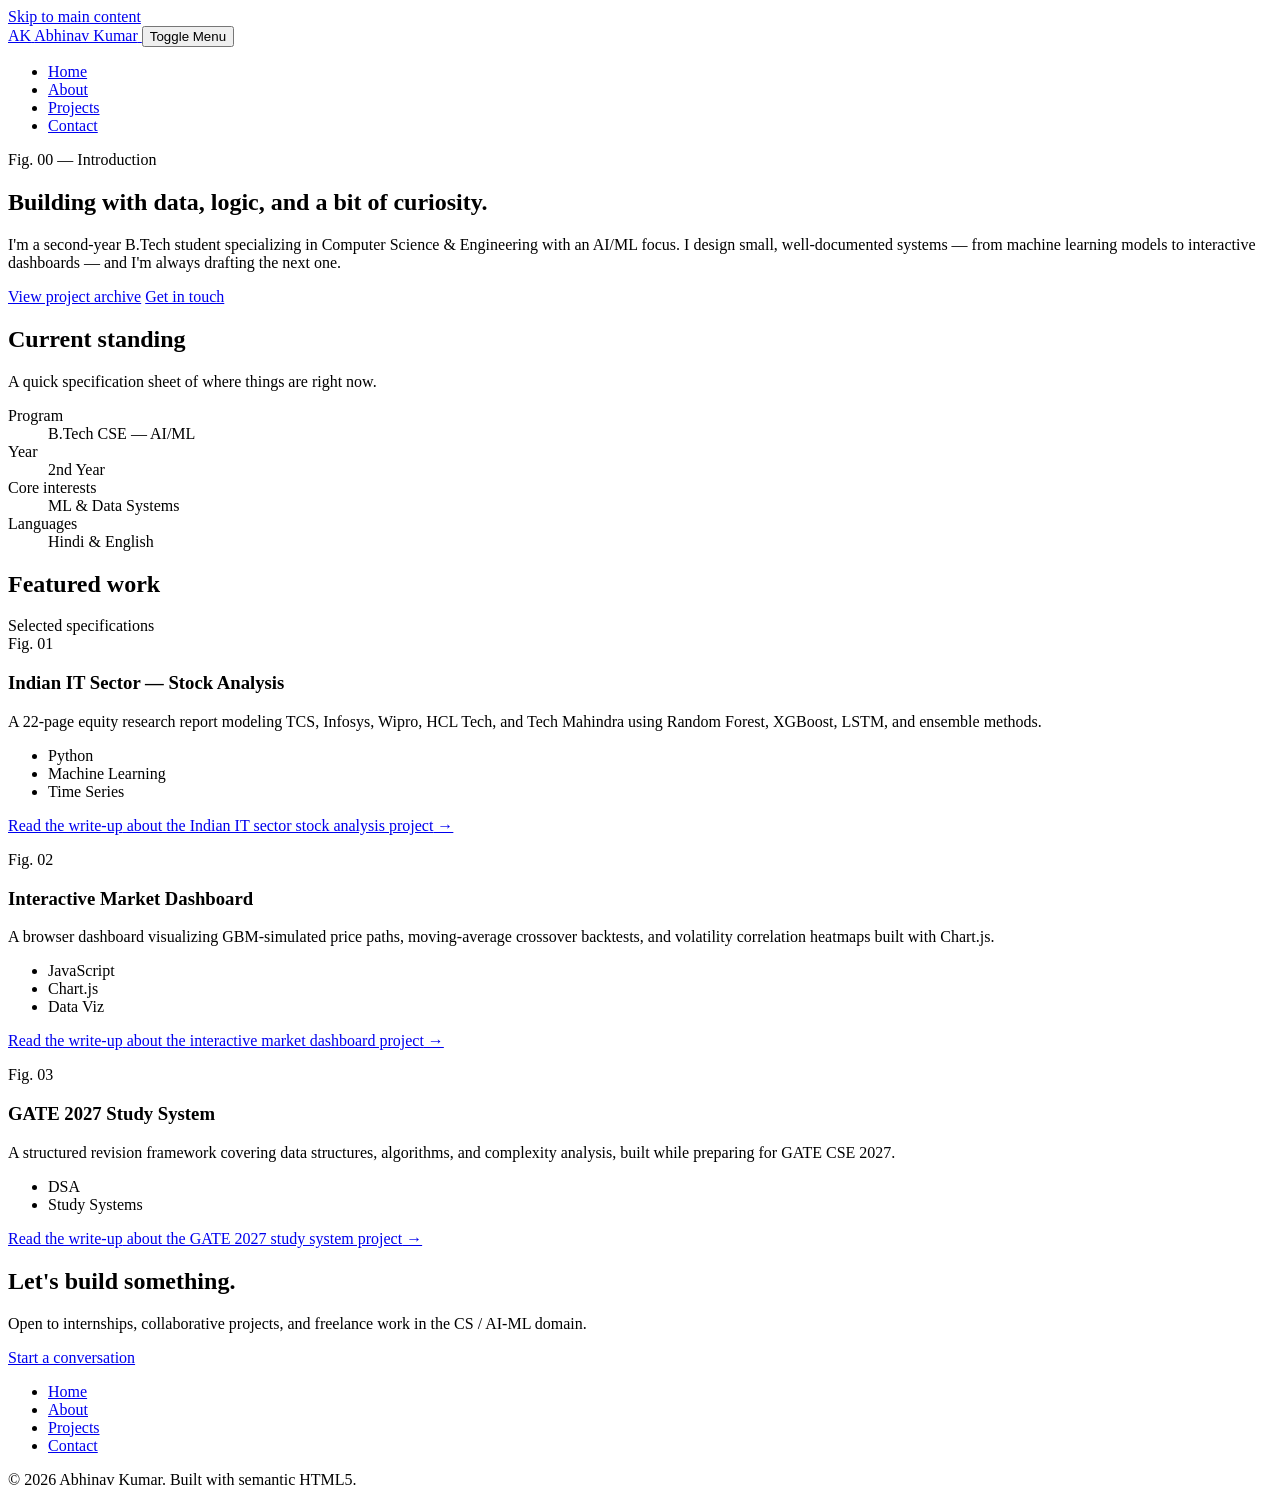
==== index.html @ 71dc8ee5 "Add files via upload" ====
<!DOCTYPE html>
<html lang="en">
<head>
  <meta charset="UTF-8">
  <meta name="viewport" content="width=device-width, initial-scale=1.0">
  <title>Abhinav Kumar — CSE (AI/ML) Student &amp; Developer Portfolio</title>
  <meta name="description" content="Portfolio of Abhinav Kumar, a B.Tech Computer Science &amp; Engineering (AI/ML) student. Explore machine learning projects, technical skills, and ways to get in touch.">
  <meta name="keywords" content="Abhinav Kumar, portfolio, CSE AI ML student, machine learning projects, Java developer, B.Tech computer science, India">
  <meta name="author" content="Abhinav Kumar">
  <meta name="robots" content="index, follow">
  <link rel="canonical" href="https://example.com/index.html">

  <!-- Open Graph / social preview -->
  <meta property="og:type" content="website">
  <meta property="og:title" content="Abhinav Kumar — CSE (AI/ML) Student &amp; Developer Portfolio">
  <meta property="og:description" content="Machine learning projects, technical skills, and academic work from a B.Tech CSE (AI/ML) student.">
  <meta property="og:url" content="https://example.com/index.html">
  <meta property="og:image" content="https://example.com/assets/img/social-preview.png">
  <meta property="og:locale" content="en_IN">
  <meta name="twitter:card" content="summary_large_image">
  <meta name="twitter:title" content="Abhinav Kumar — CSE (AI/ML) Student &amp; Developer Portfolio">
  <meta name="twitter:description" content="Machine learning projects, technical skills, and academic work from a B.Tech CSE (AI/ML) student.">
  <meta name="twitter:image" content="https://example.com/assets/img/social-preview.png">

  <meta name="theme-color" content="#0F2A47">
  <link rel="icon" href="data:,">
  <link rel="preconnect" href="https://fonts.googleapis.com">
  <link rel="preconnect" href="https://fonts.gstatic.com" crossorigin>
  <link href="https://fonts.googleapis.com/css2?family=IBM+Plex+Mono:wght@400;600;700&family=IBM+Plex+Sans:wght@400;500;600&display=swap" rel="stylesheet">
  <link rel="stylesheet" href="assets/css/styles.css">

  <!-- Structured data for search engines -->
  <script type="application/ld+json">
  {
    "@context": "https://schema.org",
    "@type": "Person",
    "name": "Abhinav Kumar",
    "jobTitle": "B.Tech Computer Science & Engineering (AI/ML) Student",
    "url": "https://example.com/index.html",
    "sameAs": [
      "https://github.com/",
      "https://www.linkedin.com/"
    ]
  }
  </script>
</head>
<body>
  <a class="skip-link" href="#main-content">Skip to main content</a>

  <header class="site-header">
    <div class="wrapper">
      <a class="brand" href="index.html">
        <span class="brand-mark" aria-hidden="true">AK</span>
        <span class="brand-name">Abhinav&nbsp;Kumar</span>
      </a>

      <button type="button" class="nav-toggle" aria-expanded="false" aria-controls="primary-navigation">
        <span class="visually-hidden">Toggle</span> Menu
      </button>

      <nav class="primary-nav" id="primary-navigation" aria-label="Primary">
        <ul>
          <li><a href="index.html" aria-current="page">Home</a></li>
          <li><a href="about.html">About</a></li>
          <li><a href="projects.html">Projects</a></li>
          <li><a href="contact.html">Contact</a></li>
        </ul>
      </nav>
    </div>
  </header>

  <main id="main-content">

    <!-- Hero -->
    <section class="hero" aria-labelledby="hero-heading">
      <div class="wrapper">
        <p class="hero-eyebrow">Fig. 00 — Introduction</p>
        <h1 id="hero-heading" class="hero-title">Building with data, logic, and a bit of curiosity.</h1>
        <p class="hero-lede">
          I'm a second-year B.Tech student specializing in Computer Science
          &amp; Engineering with an AI/ML focus. I design small, well-documented
          systems — from machine learning models to interactive dashboards —
          and I'm always drafting the next one.
        </p>
        <div class="hero-actions">
          <a class="btn btn-primary" href="projects.html">View project archive</a>
          <a class="btn" href="contact.html">Get in touch</a>
        </div>
      </div>
    </section>

    <!-- Snapshot stats -->
    <section class="section-blueprint" aria-labelledby="snapshot-heading">
      <div class="wrapper">
        <h2 id="snapshot-heading">Current standing</h2>
        <p>A quick specification sheet of where things are right now.</p>
        <dl class="stat-strip">
          <div>
            <dt>Program</dt>
            <dd>B.Tech CSE — AI/ML</dd>
          </div>
          <div>
            <dt>Year</dt>
            <dd>2nd Year</dd>
          </div>
          <div>
            <dt>Core interests</dt>
            <dd>ML &amp; Data Systems</dd>
          </div>
          <div>
            <dt>Languages</dt>
            <dd>Hindi &amp; English</dd>
          </div>
        </dl>
      </div>
    </section>

    <!-- Featured work -->
    <section class="section" aria-labelledby="featured-heading">
      <div class="wrapper">
        <h2 id="featured-heading" class="section-title">Featured work</h2>
        <div class="dim-rule" aria-hidden="true">Selected specifications</div>

        <div class="spec-grid">
          <article class="spec-card">
            <span class="spec-fig">Fig. 01</span>
            <h3>Indian IT Sector — Stock Analysis</h3>
            <p>
              A 22-page equity research report modeling TCS, Infosys, Wipro,
              HCL Tech, and Tech Mahindra using Random Forest, XGBoost, LSTM,
              and ensemble methods.
            </p>
            <ul class="tags">
              <li>Python</li>
              <li>Machine Learning</li>
              <li>Time Series</li>
            </ul>
            <p class="card-links">
              <a href="projects.html#stock-analysis">Read the write-up<span class="visually-hidden"> about the Indian IT sector stock analysis project</span> →</a>
            </p>
          </article>

          <article class="spec-card">
            <span class="spec-fig">Fig. 02</span>
            <h3>Interactive Market Dashboard</h3>
            <p>
              A browser dashboard visualizing GBM-simulated price paths,
              moving-average crossover backtests, and volatility correlation
              heatmaps built with Chart.js.
            </p>
            <ul class="tags">
              <li>JavaScript</li>
              <li>Chart.js</li>
              <li>Data Viz</li>
            </ul>
            <p class="card-links">
              <a href="projects.html#market-dashboard">Read the write-up<span class="visually-hidden"> about the interactive market dashboard project</span> →</a>
            </p>
          </article>

          <article class="spec-card">
            <span class="spec-fig">Fig. 03</span>
            <h3>GATE 2027 Study System</h3>
            <p>
              A structured revision framework covering data structures,
              algorithms, and complexity analysis, built while preparing for
              GATE CSE 2027.
            </p>
            <ul class="tags">
              <li>DSA</li>
              <li>Study Systems</li>
            </ul>
            <p class="card-links">
              <a href="projects.html#gate-prep">Read the write-up<span class="visually-hidden"> about the GATE 2027 study system project</span> →</a>
            </p>
          </article>
        </div>
      </div>
    </section>

    <!-- CTA -->
    <section class="section" aria-labelledby="cta-heading">
      <div class="wrapper">
        <h2 id="cta-heading" class="section-title">Let's build something.</h2>
        <p>Open to internships, collaborative projects, and freelance work in the CS / AI-ML domain.</p>
        <a class="btn btn-primary" href="contact.html">Start a conversation</a>
      </div>
    </section>

  </main>

  <footer class="site-footer">
    <div class="wrapper">
      <nav class="footer-nav" aria-label="Footer">
        <ul>
          <li><a href="index.html">Home</a></li>
          <li><a href="about.html">About</a></li>
          <li><a href="projects.html">Projects</a></li>
          <li><a href="contact.html">Contact</a></li>
        </ul>
      </nav>
      <p class="footer-meta">© <span id="year">2026</span> Abhinav Kumar. Built with semantic HTML5.</p>
    </div>
  </footer>

  <script src="assets/js/main.js"></script>
</body>
</html>
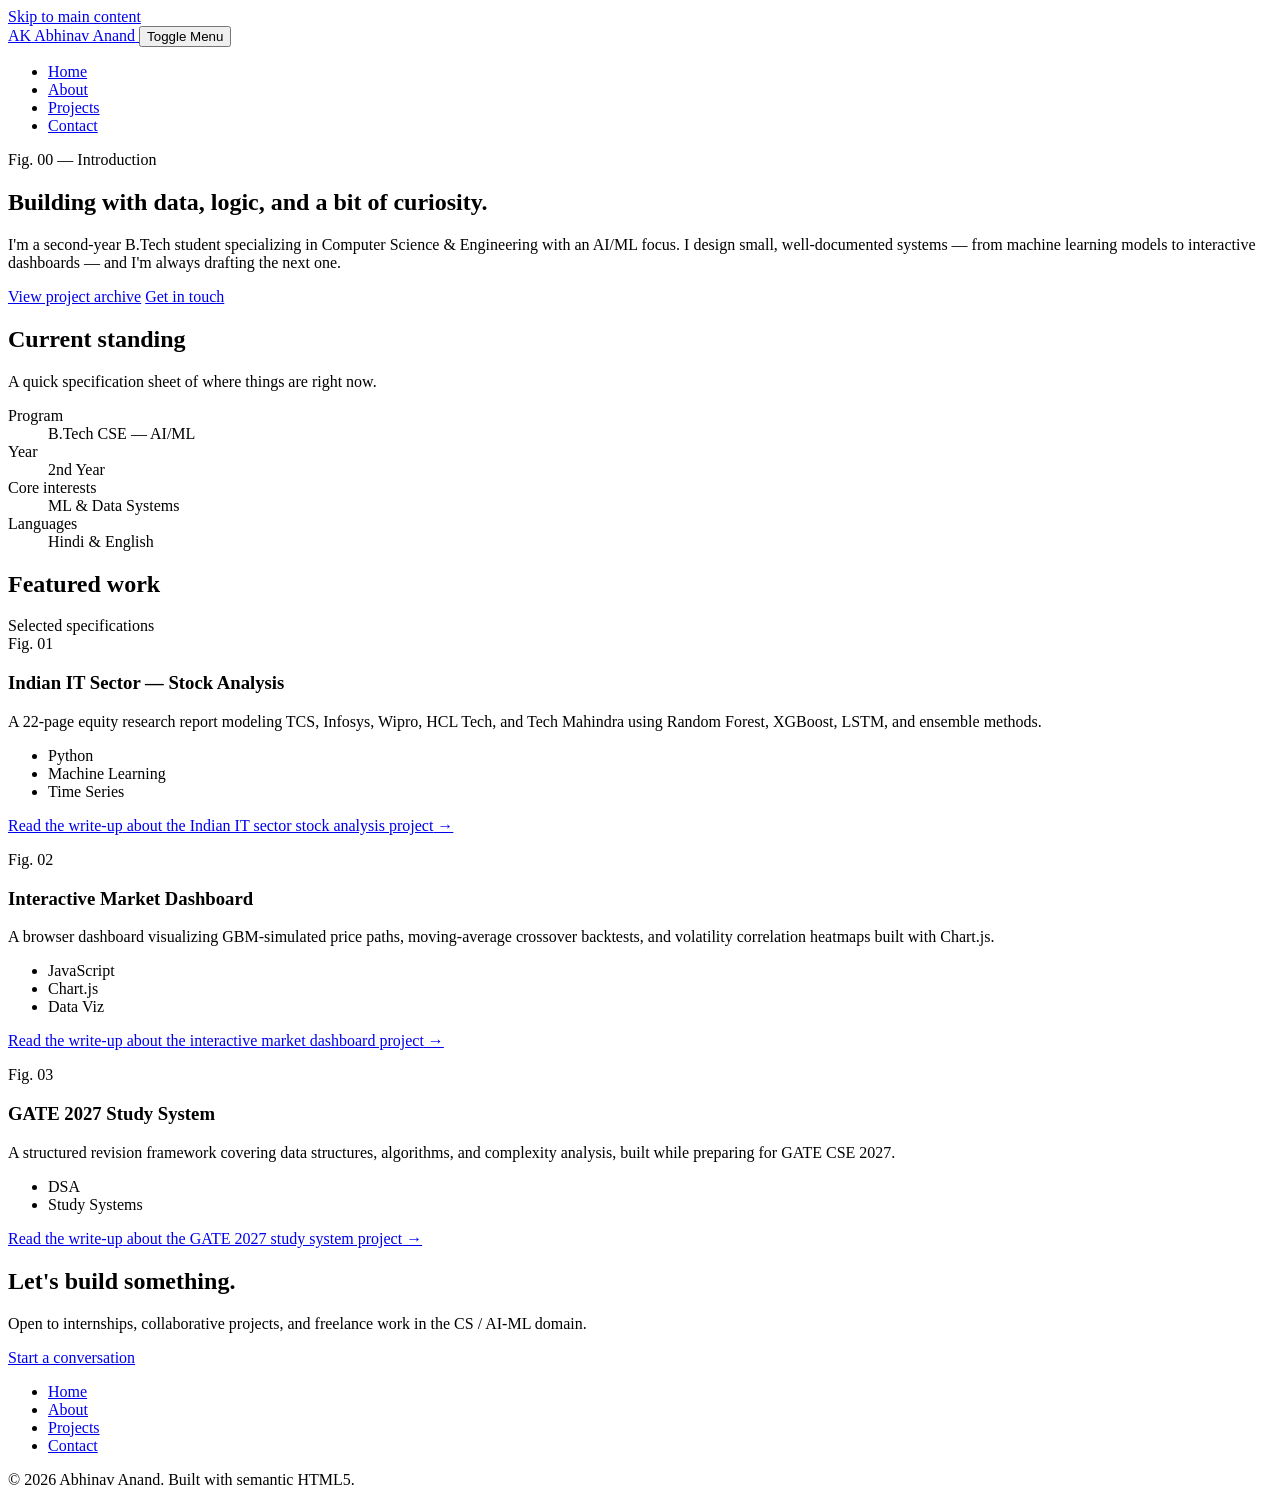
==== commit d485d9fd: "Update index.html" ====
--- a/index.html
+++ b/index.html
@@ -3,22 +3,22 @@
 <head>
   <meta charset="UTF-8">
   <meta name="viewport" content="width=device-width, initial-scale=1.0">
-  <title>Abhinav Kumar — CSE (AI/ML) Student &amp; Developer Portfolio</title>
-  <meta name="description" content="Portfolio of Abhinav Kumar, a B.Tech Computer Science &amp; Engineering (AI/ML) student. Explore machine learning projects, technical skills, and ways to get in touch.">
-  <meta name="keywords" content="Abhinav Kumar, portfolio, CSE AI ML student, machine learning projects, Java developer, B.Tech computer science, India">
-  <meta name="author" content="Abhinav Kumar">
+  <title>Abhinav Anand — CSE (AI/ML) Student &amp; Developer Portfolio</title>
+  <meta name="description" content="Portfolio of Abhinav Anand, a B.Tech Computer Science &amp; Engineering (AI/ML) student. Explore machine learning projects, technical skills, and ways to get in touch.">
+  <meta name="keywords" content="Abhinav Anand, portfolio, CSE AI ML student, machine learning projects, Java developer, B.Tech computer science, India">
+  <meta name="author" content="Abhinav Anand">
   <meta name="robots" content="index, follow">
   <link rel="canonical" href="https://example.com/index.html">
 
   <!-- Open Graph / social preview -->
   <meta property="og:type" content="website">
-  <meta property="og:title" content="Abhinav Kumar — CSE (AI/ML) Student &amp; Developer Portfolio">
+  <meta property="og:title" content="Abhinav Anand — CSE (AI/ML) Student &amp; Developer Portfolio">
   <meta property="og:description" content="Machine learning projects, technical skills, and academic work from a B.Tech CSE (AI/ML) student.">
   <meta property="og:url" content="https://example.com/index.html">
   <meta property="og:image" content="https://example.com/assets/img/social-preview.png">
   <meta property="og:locale" content="en_IN">
   <meta name="twitter:card" content="summary_large_image">
-  <meta name="twitter:title" content="Abhinav Kumar — CSE (AI/ML) Student &amp; Developer Portfolio">
+  <meta name="twitter:title" content="Abhinav Anand — CSE (AI/ML) Student &amp; Developer Portfolio">
   <meta name="twitter:description" content="Machine learning projects, technical skills, and academic work from a B.Tech CSE (AI/ML) student.">
   <meta name="twitter:image" content="https://example.com/assets/img/social-preview.png">
 
@@ -34,7 +34,7 @@
   {
     "@context": "https://schema.org",
     "@type": "Person",
-    "name": "Abhinav Kumar",
+    "name": "Abhinav Anand",
     "jobTitle": "B.Tech Computer Science & Engineering (AI/ML) Student",
     "url": "https://example.com/index.html",
     "sameAs": [
@@ -51,7 +51,7 @@
     <div class="wrapper">
       <a class="brand" href="index.html">
         <span class="brand-mark" aria-hidden="true">AK</span>
-        <span class="brand-name">Abhinav&nbsp;Kumar</span>
+        <span class="brand-name">Abhinav&nbsp;Anand</span>
       </a>
 
       <button type="button" class="nav-toggle" aria-expanded="false" aria-controls="primary-navigation">
@@ -199,7 +199,7 @@
           <li><a href="contact.html">Contact</a></li>
         </ul>
       </nav>
-      <p class="footer-meta">© <span id="year">2026</span> Abhinav Kumar. Built with semantic HTML5.</p>
+      <p class="footer-meta">© <span id="year">2026</span> Abhinav Anand. Built with semantic HTML5.</p>
     </div>
   </footer>
 
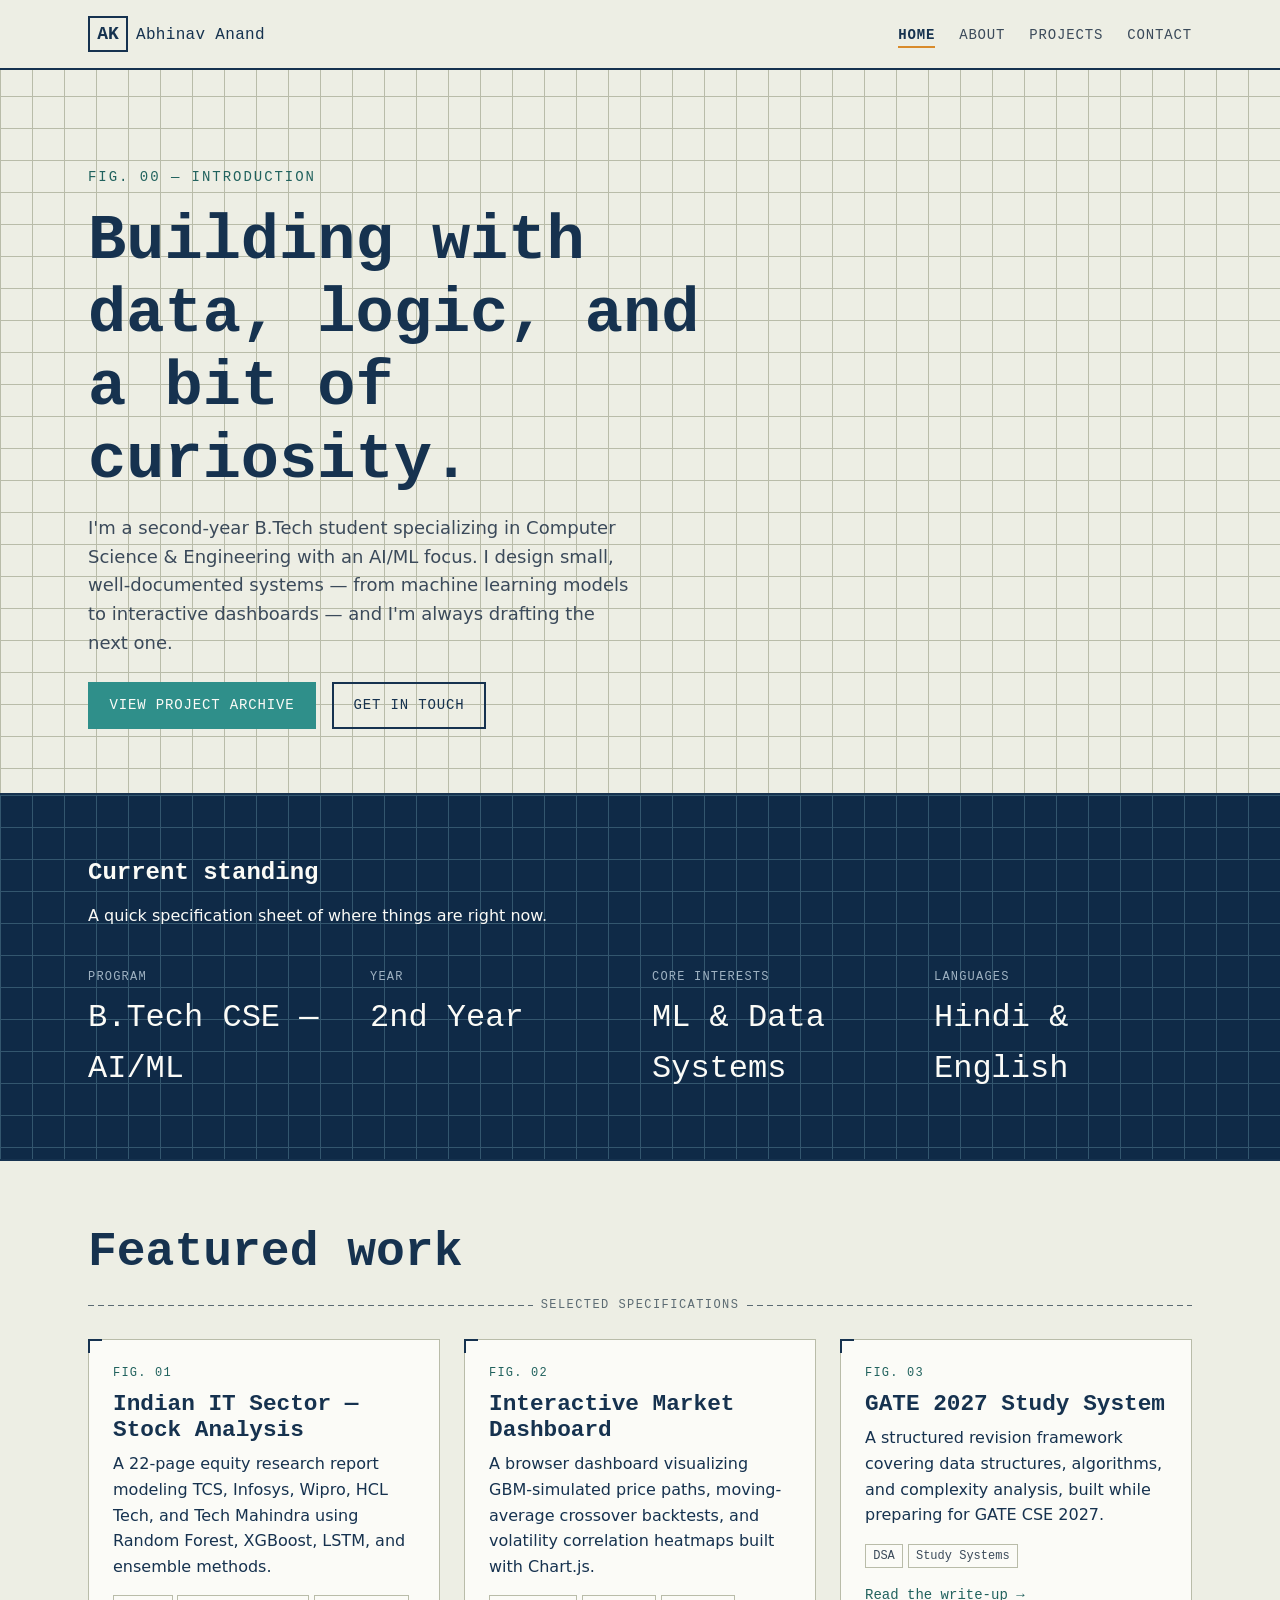
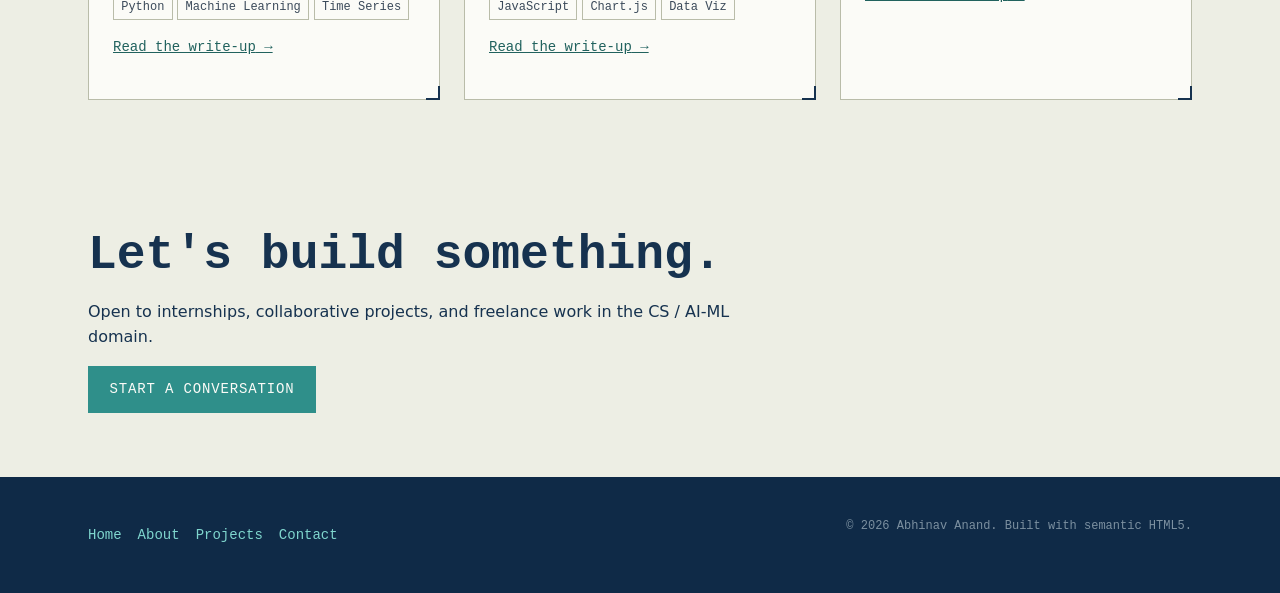
==== commit caf8251a: "Update index.html" ====
--- a/index.html
+++ b/index.html
@@ -27,7 +27,7 @@
   <link rel="preconnect" href="https://fonts.googleapis.com">
   <link rel="preconnect" href="https://fonts.gstatic.com" crossorigin>
   <link href="https://fonts.googleapis.com/css2?family=IBM+Plex+Mono:wght@400;600;700&family=IBM+Plex+Sans:wght@400;500;600&display=swap" rel="stylesheet">
-  <link rel="stylesheet" href="assets/css/styles.css">
+  <link rel="stylesheet" href="styles.css">
 
   <!-- Structured data for search engines -->
   <script type="application/ld+json">
--- a/styles.css
+++ b/styles.css
@@ -0,0 +1,670 @@
+/* =========================================================================
+   Abhinav — Portfolio
+   Design language: "Drafting Table" — an engineering blueprint aesthetic.
+   Grid paper, dimension lines, corner brackets, monospace annotations.
+   ========================================================================= */
+
+/* -------------------------------------------------------------------------
+   0. Design tokens
+   ------------------------------------------------------------------------- */
+:root {
+  /* Color */
+  --color-paper: #EDEEE4;        /* page background — sage-white drafting paper */
+  --color-paper-alt: #E2E4D6;    /* slightly deeper paper for stripes/panels */
+  --color-ink: #16324F;          /* primary text — deep blueprint ink */
+  --color-ink-soft: #3B4A5A;     /* secondary text */
+  --color-muted: #5C6B73;        /* tertiary / captions */
+  --color-blueprint: #0F2A47;    /* dark blueprint navy — inverted sections */
+  --color-blueprint-line: #33566E; /* grid lines on dark sections */
+  --color-teal: #2F8F8A;         /* primary accent — drafting teal ink */
+  --color-teal-dim: #21625E;
+  --color-amber: #D98B2B;        /* secondary accent — annotation amber */
+  --color-white: #FBFBF7;
+  --color-border: #B9BCA9;       /* hairline borders on paper */
+  --color-border-dark: #3A5069;  /* hairline borders on blueprint */
+  --color-focus: #D98B2B;        /* visible focus ring */
+  --color-error: #B3261E;
+  --color-error-bg: #FBEAE9;
+  --color-success: #1C6B3A;
+
+  /* Type */
+  --font-display: "IBM Plex Mono", "Courier New", monospace;
+  --font-body: "IBM Plex Sans", "Segoe UI", system-ui, sans-serif;
+
+  --fs-900: clamp(2.5rem, 1.9rem + 2.6vw, 4rem);
+  --fs-800: clamp(2rem, 1.6rem + 1.8vw, 3rem);
+  --fs-700: clamp(1.5rem, 1.3rem + 0.9vw, 2rem);
+  --fs-600: clamp(1.2rem, 1.1rem + 0.4vw, 1.45rem);
+  --fs-500: 1.125rem;
+  --fs-400: 1rem;
+  --fs-300: 0.875rem;
+  --fs-200: 0.75rem;
+
+  /* Layout */
+  --content-max: 72rem;
+  --space-1: 0.5rem;
+  --space-2: 1rem;
+  --space-3: 1.5rem;
+  --space-4: 2.5rem;
+  --space-5: 4rem;
+  --space-6: 6rem;
+  --radius: 2px; /* drafting tools don't round corners */
+}
+
+/* -------------------------------------------------------------------------
+   1. Reset & base
+   ------------------------------------------------------------------------- */
+*, *::before, *::after { box-sizing: border-box; }
+html { scroll-behavior: smooth; }
+
+@media (prefers-reduced-motion: reduce) {
+  html { scroll-behavior: auto; }
+  *, *::before, *::after {
+    animation-duration: 0.01ms !important;
+    animation-iteration-count: 1 !important;
+    transition-duration: 0.01ms !important;
+    scroll-behavior: auto !important;
+  }
+}
+
+body {
+  margin: 0;
+  font-family: var(--font-body);
+  font-size: var(--fs-400);
+  line-height: 1.6;
+  color: var(--color-ink);
+  background-color: var(--color-paper);
+  background-image:
+    linear-gradient(var(--color-border) 1px, transparent 1px),
+    linear-gradient(90deg, var(--color-border) 1px, transparent 1px);
+  background-size: 32px 32px;
+  background-attachment: fixed;
+}
+
+img { max-width: 100%; display: block; }
+h1, h2, h3, h4 { font-family: var(--font-display); line-height: 1.15; color: var(--color-ink); margin: 0 0 var(--space-2); }
+p { margin: 0 0 var(--space-2); max-width: 65ch; }
+a { color: var(--color-teal-dim); }
+ul, ol { padding-left: 1.25em; }
+
+/* Visible, high-contrast focus state for every interactive element */
+a:focus-visible,
+button:focus-visible,
+input:focus-visible,
+textarea:focus-visible,
+select:focus-visible,
+[tabindex]:focus-visible {
+  outline: 3px solid var(--color-focus);
+  outline-offset: 3px;
+}
+
+/* Utility: visually hide but keep available to assistive tech */
+.visually-hidden {
+  position: absolute;
+  width: 1px; height: 1px;
+  padding: 0; margin: -1px;
+  overflow: hidden;
+  clip: rect(0, 0, 0, 0);
+  white-space: nowrap;
+  border: 0;
+}
+
+/* Skip link — visible on keyboard focus */
+.skip-link {
+  position: absolute;
+  left: var(--space-2);
+  top: -100px;
+  background: var(--color-amber);
+  color: var(--color-blueprint);
+  font-family: var(--font-display);
+  font-weight: 700;
+  padding: var(--space-1) var(--space-2);
+  z-index: 1000;
+  transition: top 0.15s ease;
+}
+.skip-link:focus {
+  top: var(--space-2);
+}
+
+/* -------------------------------------------------------------------------
+   2. Layout shell
+   ------------------------------------------------------------------------- */
+.wrapper {
+  max-width: var(--content-max);
+  margin-inline: auto;
+  padding-inline: var(--space-3);
+}
+
+/* -------------------------------------------------------------------------
+   3. Header & primary navigation
+   ------------------------------------------------------------------------- */
+.site-header {
+  border-bottom: 2px solid var(--color-ink);
+  background-color: var(--color-paper);
+  position: sticky;
+  top: 0;
+  z-index: 100;
+}
+.site-header .wrapper {
+  display: flex;
+  align-items: center;
+  justify-content: space-between;
+  gap: var(--space-2);
+  padding-block: var(--space-2);
+}
+
+.brand {
+  display: flex;
+  align-items: baseline;
+  gap: var(--space-1);
+  text-decoration: none;
+  font-family: var(--font-display);
+}
+.brand-mark {
+  font-weight: 700;
+  font-size: var(--fs-500);
+  color: var(--color-ink);
+  border: 2px solid var(--color-ink);
+  padding: 0.1em 0.4em;
+}
+.brand-name {
+  font-size: var(--fs-400);
+  color: var(--color-ink);
+  letter-spacing: 0.02em;
+}
+.brand:hover .brand-mark,
+.brand:focus-visible .brand-mark { background: var(--color-teal); color: var(--color-white); }
+
+.nav-toggle {
+  display: none;
+  font-family: var(--font-display);
+  background: var(--color-ink);
+  color: var(--color-white);
+  border: none;
+  padding: var(--space-1) var(--space-2);
+  cursor: pointer;
+}
+
+.primary-nav ul {
+  list-style: none;
+  display: flex;
+  gap: var(--space-3);
+  margin: 0;
+  padding: 0;
+  font-family: var(--font-display);
+  font-size: var(--fs-300);
+  text-transform: uppercase;
+  letter-spacing: 0.06em;
+}
+.primary-nav a {
+  text-decoration: none;
+  color: var(--color-ink-soft);
+  padding-block: 0.25em;
+  border-bottom: 2px solid transparent;
+}
+.primary-nav a:hover { color: var(--color-teal-dim); border-bottom-color: var(--color-teal); }
+.primary-nav a[aria-current="page"] {
+  color: var(--color-ink);
+  border-bottom-color: var(--color-amber);
+  font-weight: 600;
+}
+
+@media (max-width: 42rem) {
+  .nav-toggle { display: inline-block; }
+  .primary-nav {
+    display: none;
+    width: 100%;
+    border-top: 1px solid var(--color-border);
+    background: var(--color-paper);
+  }
+  .primary-nav.is-open { display: block; }
+  .primary-nav ul { flex-direction: column; gap: 0; padding-block: var(--space-1); }
+  .primary-nav a { display: block; padding: var(--space-1) var(--space-3); }
+  .site-header .wrapper { flex-wrap: wrap; }
+}
+
+/* -------------------------------------------------------------------------
+   4. Dimension-line divider (signature motif)
+   ------------------------------------------------------------------------- */
+.dim-rule {
+  display: flex;
+  align-items: center;
+  gap: var(--space-1);
+  color: var(--color-muted);
+  font-family: var(--font-display);
+  font-size: var(--fs-200);
+  text-transform: uppercase;
+  letter-spacing: 0.12em;
+  margin-block: var(--space-2) var(--space-3);
+}
+.dim-rule::before,
+.dim-rule::after {
+  content: "";
+  flex: 1;
+  height: 1px;
+  background: repeating-linear-gradient(90deg, var(--color-muted) 0 6px, transparent 6px 10px);
+}
+
+/* -------------------------------------------------------------------------
+   5. Hero
+   ------------------------------------------------------------------------- */
+.hero {
+  padding-block: var(--space-6) var(--space-5);
+  border-bottom: 2px solid var(--color-ink);
+}
+.hero-eyebrow {
+  font-family: var(--font-display);
+  color: var(--color-teal-dim);
+  font-size: var(--fs-300);
+  text-transform: uppercase;
+  letter-spacing: 0.14em;
+  margin-bottom: var(--space-2);
+}
+.hero-title {
+  font-size: var(--fs-900);
+  max-width: 16ch;
+}
+.hero-lede {
+  font-size: var(--fs-500);
+  color: var(--color-ink-soft);
+  max-width: 48ch;
+}
+.hero-actions {
+  display: flex;
+  flex-wrap: wrap;
+  gap: var(--space-2);
+  margin-top: var(--space-3);
+}
+
+/* Buttons */
+.btn {
+  font-family: var(--font-display);
+  font-size: var(--fs-300);
+  text-transform: uppercase;
+  letter-spacing: 0.06em;
+  text-decoration: none;
+  display: inline-flex;
+  align-items: center;
+  gap: 0.5em;
+  padding: 0.75em 1.4em;
+  border: 2px solid var(--color-ink);
+  color: var(--color-ink);
+  background: transparent;
+  cursor: pointer;
+}
+.btn:hover { background: var(--color-ink); color: var(--color-paper); }
+.btn-primary { background: var(--color-teal); color: var(--color-white); border-color: var(--color-teal); }
+.btn-primary:hover { background: var(--color-teal-dim); border-color: var(--color-teal-dim); }
+
+/* -------------------------------------------------------------------------
+   6. Blueprint (dark) sections
+   ------------------------------------------------------------------------- */
+.section-blueprint {
+  background-color: var(--color-blueprint);
+  background-image:
+    linear-gradient(var(--color-blueprint-line) 1px, transparent 1px),
+    linear-gradient(90deg, var(--color-blueprint-line) 1px, transparent 1px);
+  background-size: 32px 32px;
+  color: var(--color-white);
+  padding-block: var(--space-5);
+  border-bottom: 2px solid var(--color-ink);
+}
+.section-blueprint h2 { color: var(--color-white); }
+.section-blueprint .dim-rule { color: #9FB2C2; }
+.section-blueprint .dim-rule::before,
+.section-blueprint .dim-rule::after {
+  background: repeating-linear-gradient(90deg, #9FB2C2 0 6px, transparent 6px 10px);
+}
+.section-blueprint a { color: #7FD6CE; }
+
+.section {
+  padding-block: var(--space-5);
+}
+.section-title {
+  font-size: var(--fs-800);
+}
+
+/* -------------------------------------------------------------------------
+   7. Card / spec-sheet panel (signature element)
+   ------------------------------------------------------------------------- */
+.spec-grid {
+  display: grid;
+  gap: var(--space-3);
+  grid-template-columns: repeat(auto-fit, minmax(17rem, 1fr));
+}
+
+.spec-card {
+  position: relative;
+  border: 1px solid var(--color-border);
+  background: var(--color-white);
+  padding: var(--space-3);
+}
+/* corner brackets, like a technical drawing detail callout */
+.spec-card::before,
+.spec-card::after {
+  content: "";
+  position: absolute;
+  width: 14px;
+  height: 14px;
+  border-color: var(--color-ink);
+  border-style: solid;
+}
+.spec-card::before { top: -1px; left: -1px; border-width: 2px 0 0 2px; }
+.spec-card::after { bottom: -1px; right: -1px; border-width: 0 2px 2px 0; }
+
+.spec-fig {
+  display: block;
+  font-family: var(--font-display);
+  font-size: var(--fs-200);
+  color: var(--color-teal-dim);
+  text-transform: uppercase;
+  letter-spacing: 0.1em;
+  margin-bottom: var(--space-1);
+}
+.spec-card h3 { font-size: var(--fs-600); margin-bottom: var(--space-1); }
+.spec-card .tags {
+  list-style: none;
+  display: flex;
+  flex-wrap: wrap;
+  gap: 0.4em;
+  padding: 0;
+  margin: var(--space-2) 0 0;
+  font-family: var(--font-display);
+  font-size: var(--fs-200);
+}
+.spec-card .tags li {
+  border: 1px solid var(--color-border);
+  padding: 0.15em 0.6em;
+  color: var(--color-ink-soft);
+}
+.spec-card .card-links {
+  margin-top: var(--space-2);
+  display: flex;
+  gap: var(--space-2);
+  font-family: var(--font-display);
+  font-size: var(--fs-300);
+}
+
+/* -------------------------------------------------------------------------
+   8. Stat strip
+   ------------------------------------------------------------------------- */
+.stat-strip {
+  display: grid;
+  gap: var(--space-3);
+  grid-template-columns: repeat(auto-fit, minmax(10rem, 1fr));
+  list-style: none;
+  padding: 0;
+  margin: var(--space-4) 0 0;
+}
+.stat-strip dt {
+  font-family: var(--font-display);
+  font-size: var(--fs-200);
+  text-transform: uppercase;
+  letter-spacing: 0.1em;
+  color: #9FB2C2;
+}
+.stat-strip dd {
+  margin: 0.15em 0 0;
+  font-family: var(--font-display);
+  font-size: var(--fs-700);
+  color: var(--color-white);
+}
+
+/* -------------------------------------------------------------------------
+   9. Timeline (About page)
+   ------------------------------------------------------------------------- */
+.timeline {
+  list-style: none;
+  margin: 0;
+  padding: 0;
+  border-left: 2px solid var(--color-ink);
+}
+.timeline li {
+  position: relative;
+  padding: 0 0 var(--space-4) var(--space-3);
+}
+.timeline li::before {
+  content: "";
+  position: absolute;
+  left: -7px;
+  top: 0.3em;
+  width: 12px;
+  height: 12px;
+  background: var(--color-amber);
+  border: 2px solid var(--color-ink);
+}
+.timeline time {
+  display: block;
+  font-family: var(--font-display);
+  font-size: var(--fs-200);
+  color: var(--color-teal-dim);
+  text-transform: uppercase;
+  letter-spacing: 0.08em;
+  margin-bottom: 0.25em;
+}
+.timeline h3 { font-size: var(--fs-600); margin-bottom: 0.25em; }
+
+/* -------------------------------------------------------------------------
+   10. Skills list
+   ------------------------------------------------------------------------- */
+.skills-grid {
+  display: grid;
+  gap: var(--space-2);
+  grid-template-columns: repeat(auto-fit, minmax(14rem, 1fr));
+  list-style: none;
+  padding: 0;
+  margin: 0;
+}
+.skills-grid > li {
+  border: 1px solid var(--color-border);
+  padding: var(--space-2);
+}
+.skills-grid h3 {
+  font-size: var(--fs-400);
+  text-transform: uppercase;
+  letter-spacing: 0.06em;
+  color: var(--color-teal-dim);
+  margin-bottom: 0.5em;
+}
+.skills-grid ul { list-style: none; padding: 0; margin: 0; display: flex; flex-wrap: wrap; gap: 0.4em; }
+.skills-grid ul li {
+  font-size: var(--fs-300);
+  border: 1px solid var(--color-border);
+  padding: 0.2em 0.6em;
+}
+
+/* -------------------------------------------------------------------------
+   11. Forms (Contact page)
+   ------------------------------------------------------------------------- */
+.contact-layout {
+  display: grid;
+  gap: var(--space-4);
+  grid-template-columns: 1.1fr 0.9fr;
+  align-items: start;
+}
+@media (max-width: 48rem) {
+  .contact-layout { grid-template-columns: 1fr; }
+}
+
+.form-panel {
+  border: 1px solid var(--color-border);
+  background: var(--color-white);
+  padding: var(--space-3);
+  position: relative;
+}
+.form-panel::before,
+.form-panel::after {
+  content: "";
+  position: absolute;
+  width: 14px;
+  height: 14px;
+  border-color: var(--color-ink);
+  border-style: solid;
+}
+.form-panel::before { top: -1px; left: -1px; border-width: 2px 0 0 2px; }
+.form-panel::after { bottom: -1px; right: -1px; border-width: 0 2px 2px 0; }
+
+.field {
+  margin-bottom: var(--space-3);
+}
+.field label {
+  display: block;
+  font-family: var(--font-display);
+  font-size: var(--fs-300);
+  text-transform: uppercase;
+  letter-spacing: 0.05em;
+  margin-bottom: 0.4em;
+  color: var(--color-ink);
+}
+.field .required-flag {
+  color: var(--color-error);
+  margin-left: 0.2em;
+}
+.field .hint {
+  display: block;
+  font-size: var(--fs-300);
+  color: var(--color-muted);
+  margin-top: 0.35em;
+}
+.field input,
+.field textarea,
+.field select {
+  width: 100%;
+  font-family: var(--font-body);
+  font-size: var(--fs-400);
+  padding: 0.65em 0.75em;
+  border: 1px solid var(--color-ink-soft);
+  background: var(--color-paper);
+  color: var(--color-ink);
+}
+.field input:focus-visible,
+.field textarea:focus-visible,
+.field select:focus-visible {
+  outline: 3px solid var(--color-focus);
+  outline-offset: 2px;
+}
+.field textarea { resize: vertical; min-height: 8rem; }
+
+.field.has-error input,
+.field.has-error textarea {
+  border-color: var(--color-error);
+  background: var(--color-error-bg);
+}
+.field .error-message {
+  display: none;
+  color: var(--color-error);
+  font-size: var(--fs-300);
+  margin-top: 0.35em;
+  font-weight: 600;
+}
+.field.has-error .error-message { display: block; }
+
+fieldset {
+  border: 1px solid var(--color-border);
+  padding: var(--space-2) var(--space-3) var(--space-3);
+  margin: 0 0 var(--space-3);
+}
+fieldset legend {
+  font-family: var(--font-display);
+  text-transform: uppercase;
+  font-size: var(--fs-300);
+  letter-spacing: 0.06em;
+  padding-inline: 0.4em;
+}
+.radio-row, .checkbox-row {
+  display: flex;
+  align-items: center;
+  gap: 0.5em;
+  margin-bottom: 0.5em;
+}
+.radio-row input, .checkbox-row input { width: auto; }
+.radio-row label, .checkbox-row label {
+  font-family: var(--font-body);
+  text-transform: none;
+  letter-spacing: normal;
+  margin: 0;
+}
+
+.form-status {
+  margin-top: var(--space-2);
+  padding: var(--space-2);
+  border: 1px solid var(--color-success);
+  background: #EAF5EE;
+  color: var(--color-success);
+  display: none;
+}
+.form-status.is-visible { display: block; }
+
+.contact-info dl {
+  margin: 0;
+}
+.contact-info dt {
+  font-family: var(--font-display);
+  font-size: var(--fs-200);
+  text-transform: uppercase;
+  letter-spacing: 0.1em;
+  color: var(--color-teal-dim);
+  margin-top: var(--space-3);
+}
+.contact-info dt:first-child { margin-top: 0; }
+.contact-info dd { margin: 0.2em 0 0; }
+
+.social-list {
+  list-style: none;
+  display: flex;
+  gap: var(--space-2);
+  padding: 0;
+  margin: var(--space-3) 0 0;
+}
+.social-list a {
+  display: inline-flex;
+  align-items: center;
+  justify-content: center;
+  width: 2.75rem;
+  height: 2.75rem;
+  border: 1px solid var(--color-ink);
+  color: var(--color-ink);
+  text-decoration: none;
+}
+.social-list a:hover { background: var(--color-ink); color: var(--color-paper); }
+.social-list svg { width: 1.2rem; height: 1.2rem; fill: currentColor; }
+
+/* -------------------------------------------------------------------------
+   12. Footer
+   ------------------------------------------------------------------------- */
+.site-footer {
+  background: var(--color-blueprint);
+  color: #C9D4DD;
+  padding-block: var(--space-4);
+}
+.site-footer .wrapper {
+  display: flex;
+  flex-wrap: wrap;
+  gap: var(--space-3);
+  justify-content: space-between;
+  align-items: center;
+}
+.site-footer a { color: #7FD6CE; }
+.footer-nav ul {
+  list-style: none;
+  display: flex;
+  flex-wrap: wrap;
+  gap: var(--space-2);
+  padding: 0;
+  margin: 0;
+  font-family: var(--font-display);
+  font-size: var(--fs-300);
+}
+.footer-nav a { text-decoration: none; }
+.footer-nav a:hover { text-decoration: underline; }
+.footer-meta {
+  font-family: var(--font-display);
+  font-size: var(--fs-200);
+  color: #7C90A0;
+}
+
+/* -------------------------------------------------------------------------
+   13. Misc utility
+   ------------------------------------------------------------------------- */
+.text-muted { color: var(--color-muted); }
+.mt-0 { margin-top: 0; }
